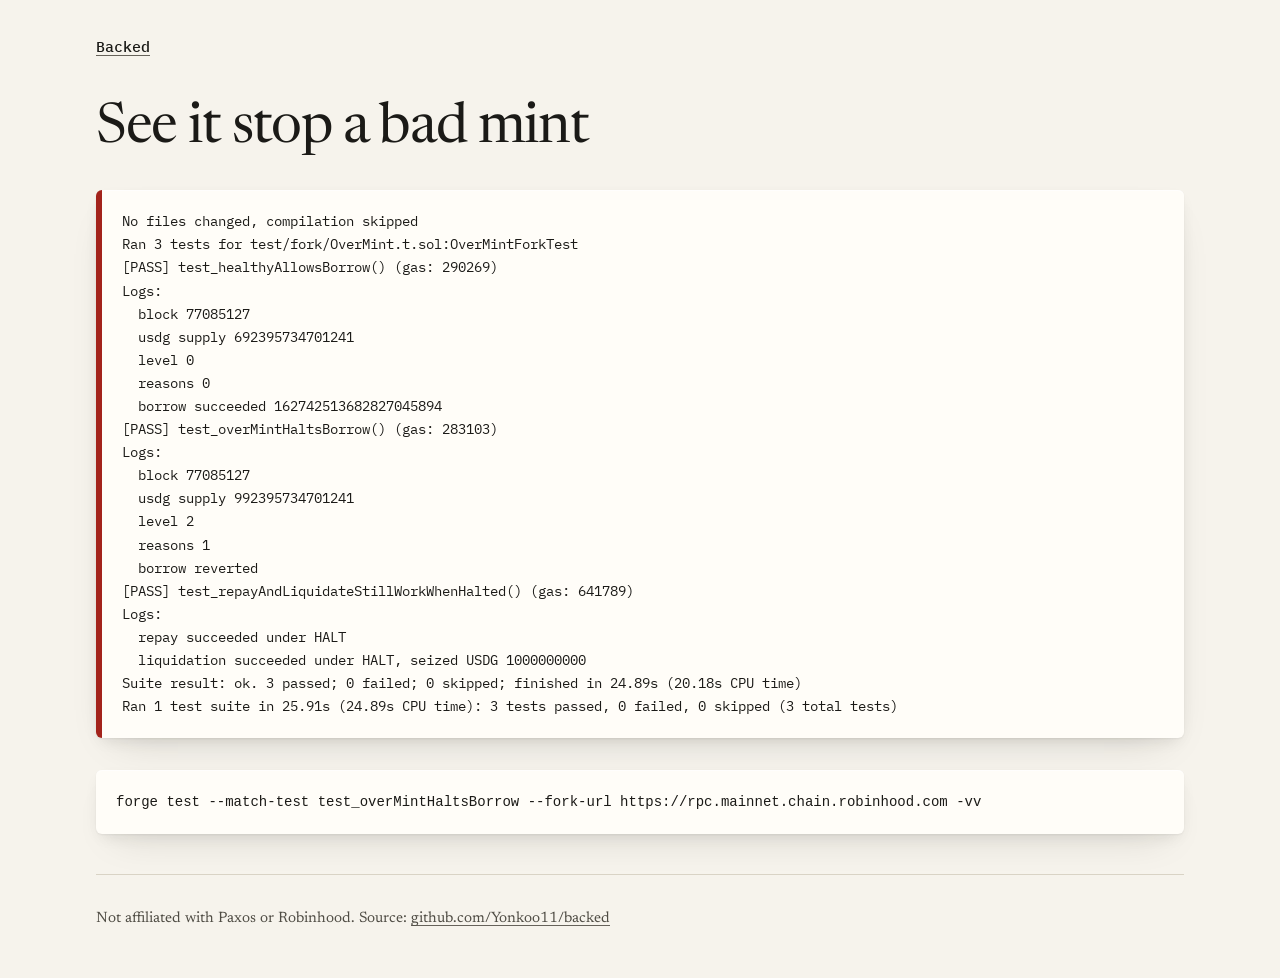
==== web/replay.html @ fcd6b99c "Status page: live guard status, backing, minters, Morpho wiring, limits; replay page; design proposa" ====
<!doctype html>
<html lang="en">
<head>
<meta charset="utf-8">
<meta name="viewport" content="width=device-width, initial-scale=1">
<title>See it stop a bad mint · Backed</title>
<meta name="color-scheme" content="light dark">
<link rel="preconnect" href="https://fonts.googleapis.com">
<link rel="preconnect" href="https://fonts.gstatic.com" crossorigin>
<link href="https://fonts.googleapis.com/css2?family=IBM+Plex+Mono:wght@400;500&family=Newsreader:opsz,wght@6..72,400;6..72,500&display=swap" rel="stylesheet">
<style>
:root{
  --paper:#f6f3ec; --sheet:#fffdf8; --ink:#1b1a17; --ink-2:#4f4c44; --ink-3:#66625a; --rule:#d9d3c5; --bad:#a3231b;
  --serif:"Newsreader","Iowan Old Style",Georgia,serif; --mono:"IBM Plex Mono",ui-monospace,Menlo,monospace;
  --r-sm:2px; --r-md:6px; --ease:cubic-bezier(.2,.8,.2,1); --t-hover:160ms;
  --shadow-2:inset 0 1px 0 rgba(255,255,255,.7),0 1px 2px rgba(27,26,23,.05),0 6px 16px -6px rgba(27,26,23,.12),0 18px 40px -20px rgba(27,26,23,.18);
}
@media (prefers-color-scheme:dark){:root{
  --paper:#12130f; --sheet:#1b1c18; --ink:#ece8de; --ink-2:#b9b4a7; --ink-3:#948f83; --rule:#33342e; --bad:#f08a7f;
  --shadow-2:inset 0 1px 0 rgba(255,255,255,.04),0 10px 30px -12px rgba(0,0,0,.65);
}}
*{box-sizing:border-box}
html{-webkit-text-size-adjust:100%}
body{margin:0;background:var(--paper);color:var(--ink);font:400 17px/1.55 var(--serif);-webkit-font-smoothing:antialiased}
.wrap{max-width:1120px;margin:0 auto;padding:0 16px}
a{color:inherit;text-decoration-thickness:1px;text-underline-offset:3px;text-decoration-color:var(--ink-3);border-radius:var(--r-sm);transition:background-color var(--t-hover) var(--ease),box-shadow var(--t-hover) var(--ease)}
@media (hover:hover){a:hover{background-color:var(--rule);box-shadow:0 0 0 3px var(--rule)}}
:focus-visible{outline:none;box-shadow:0 0 0 2px var(--paper),0 0 0 4px var(--ink)}
.back{display:inline-flex;align-items:center;min-height:44px;margin-top:24px;font:500 15px var(--mono)}
h1{font-weight:400;font-size:clamp(32px,4.6vw,56px);line-height:1.04;letter-spacing:-.025em;margin:32px 0 32px}
pre{background:var(--sheet);box-shadow:var(--shadow-2);border-radius:var(--r-md);padding:20px;margin:0 0 32px;overflow-x:auto;font:400 14px/1.65 var(--mono);color:var(--ink);position:relative;-webkit-overflow-scrolling:touch}
#out{border-left:6px solid var(--bad)}
#missing{font-size:clamp(19px,2vw,22px);margin:0 0 32px}
#missing[hidden]{display:none}
footer{padding:32px 0 48px;color:var(--ink-2);font-size:15px;border-top:1px solid var(--rule);margin-top:40px}
@media (max-width:760px){pre{font-size:13px;padding:16px}}
@media (prefers-reduced-motion:reduce){*{transition-duration:.01ms!important}}
</style>
</head>
<body>
<div class="wrap">
<a class="back" href="./">Backed</a>
<h1>See it stop a bad mint</h1>
<p id="missing" hidden>Replay output not found. Run the command below to produce it.</p>
<pre id="out" aria-live="polite">—</pre>
<pre><code>forge test --match-test test_overMintHaltsBorrow --fork-url https://rpc.mainnet.chain.robinhood.com -vv</code></pre>
<footer>Not affiliated with Paxos or Robinhood. Source: <a href="https://github.com/Yonkoo11/backed">github.com/Yonkoo11/backed</a></footer>
</div>
<script type="module">
const out = document.getElementById('out');
const missing = document.getElementById('missing');
try {
  const res = await fetch('replay.txt', { cache: 'no-store' });
  if (!res.ok) throw new Error('http ' + res.status);
  const text = await res.text();
  if (!text.trim()) throw new Error('empty');
  out.textContent = text;
} catch {
  out.hidden = true;
  missing.hidden = false;
}
</script>
</body>
</html>
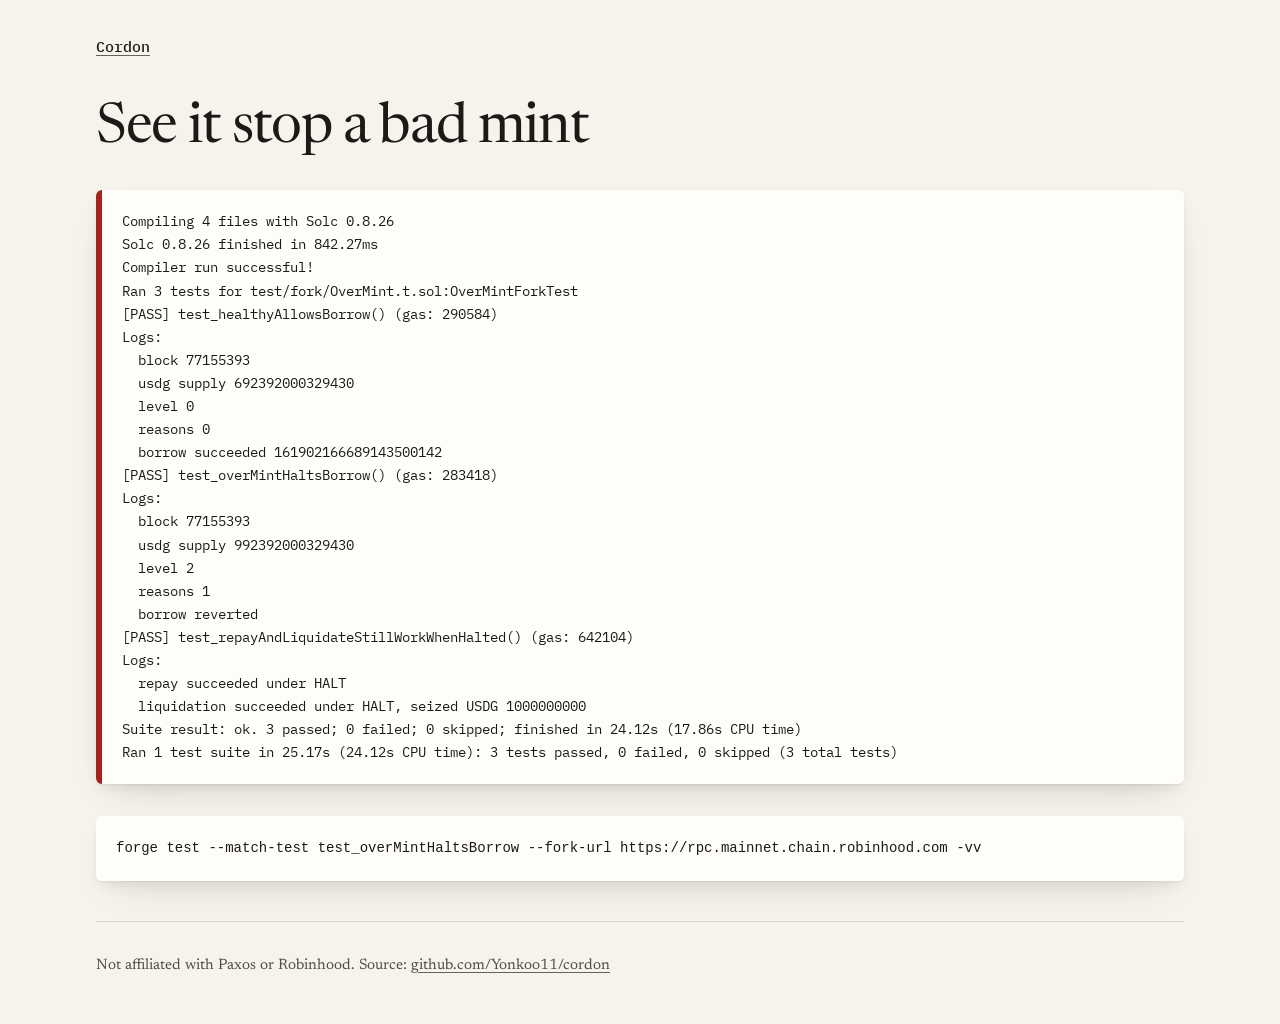
==== commit 66c992b1: "Rename to Cordon; redeploy and verify on Robinhood Chain mainnet and Arbitrum Sepolia" ====
--- a/web/replay.html
+++ b/web/replay.html
@@ -3,7 +3,7 @@
 <head>
 <meta charset="utf-8">
 <meta name="viewport" content="width=device-width, initial-scale=1">
-<title>See it stop a bad mint · Backed</title>
+<title>See it stop a bad mint · Cordon</title>
 <meta name="color-scheme" content="light dark">
 <link rel="preconnect" href="https://fonts.googleapis.com">
 <link rel="preconnect" href="https://fonts.gstatic.com" crossorigin>
@@ -39,12 +39,12 @@
 </head>
 <body>
 <div class="wrap">
-<a class="back" href="./">Backed</a>
+<a class="back" href="./">Cordon</a>
 <h1>See it stop a bad mint</h1>
 <p id="missing" hidden>Replay output not found. Run the command below to produce it.</p>
 <pre id="out" aria-live="polite">—</pre>
 <pre><code>forge test --match-test test_overMintHaltsBorrow --fork-url https://rpc.mainnet.chain.robinhood.com -vv</code></pre>
-<footer>Not affiliated with Paxos or Robinhood. Source: <a href="https://github.com/Yonkoo11/backed">github.com/Yonkoo11/backed</a></footer>
+<footer>Not affiliated with Paxos or Robinhood. Source: <a href="https://github.com/Yonkoo11/cordon">github.com/Yonkoo11/cordon</a></footer>
 </div>
 <script type="module">
 const out = document.getElementById('out');
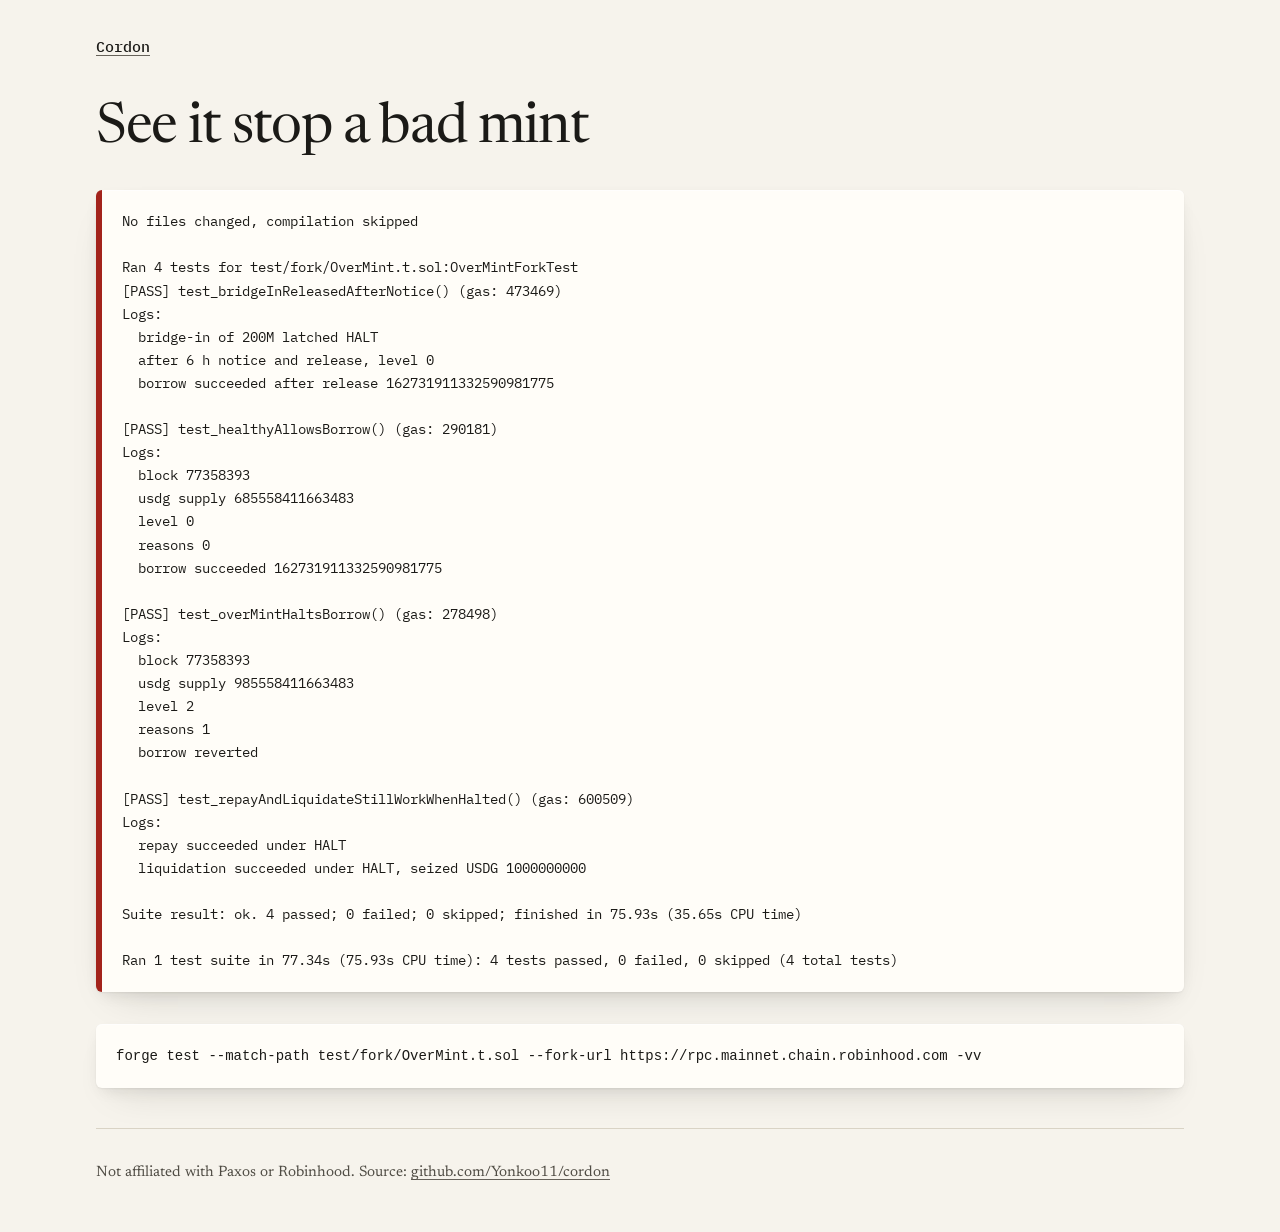
==== commit be47648d: "Redeploy with factory; guard-a-market page; checkpoint keeper; integration guide" ====
--- a/web/replay.html
+++ b/web/replay.html
@@ -35,6 +35,7 @@
 footer{padding:32px 0 48px;color:var(--ink-2);font-size:15px;border-top:1px solid var(--rule);margin-top:40px}
 @media (max-width:760px){pre{font-size:13px;padding:16px}}
 @media (prefers-reduced-motion:reduce){*{transition-duration:.01ms!important}}
+  code, pre { font-variant-ligatures: none; font-feature-settings: "liga" 0, "calt" 0; }
 </style>
 </head>
 <body>
@@ -42,8 +43,8 @@
 <a class="back" href="./">Cordon</a>
 <h1>See it stop a bad mint</h1>
 <p id="missing" hidden>Replay output not found. Run the command below to produce it.</p>
-<pre id="out" aria-live="polite">—</pre>
-<pre><code>forge test --match-test test_overMintHaltsBorrow --fork-url https://rpc.mainnet.chain.robinhood.com -vv</code></pre>
+<pre id="out" aria-live="polite">…</pre>
+<pre><code>forge test --match-path test/fork/OverMint.t.sol --fork-url https://rpc.mainnet.chain.robinhood.com -vv</code></pre>
 <footer>Not affiliated with Paxos or Robinhood. Source: <a href="https://github.com/Yonkoo11/cordon">github.com/Yonkoo11/cordon</a></footer>
 </div>
 <script type="module">
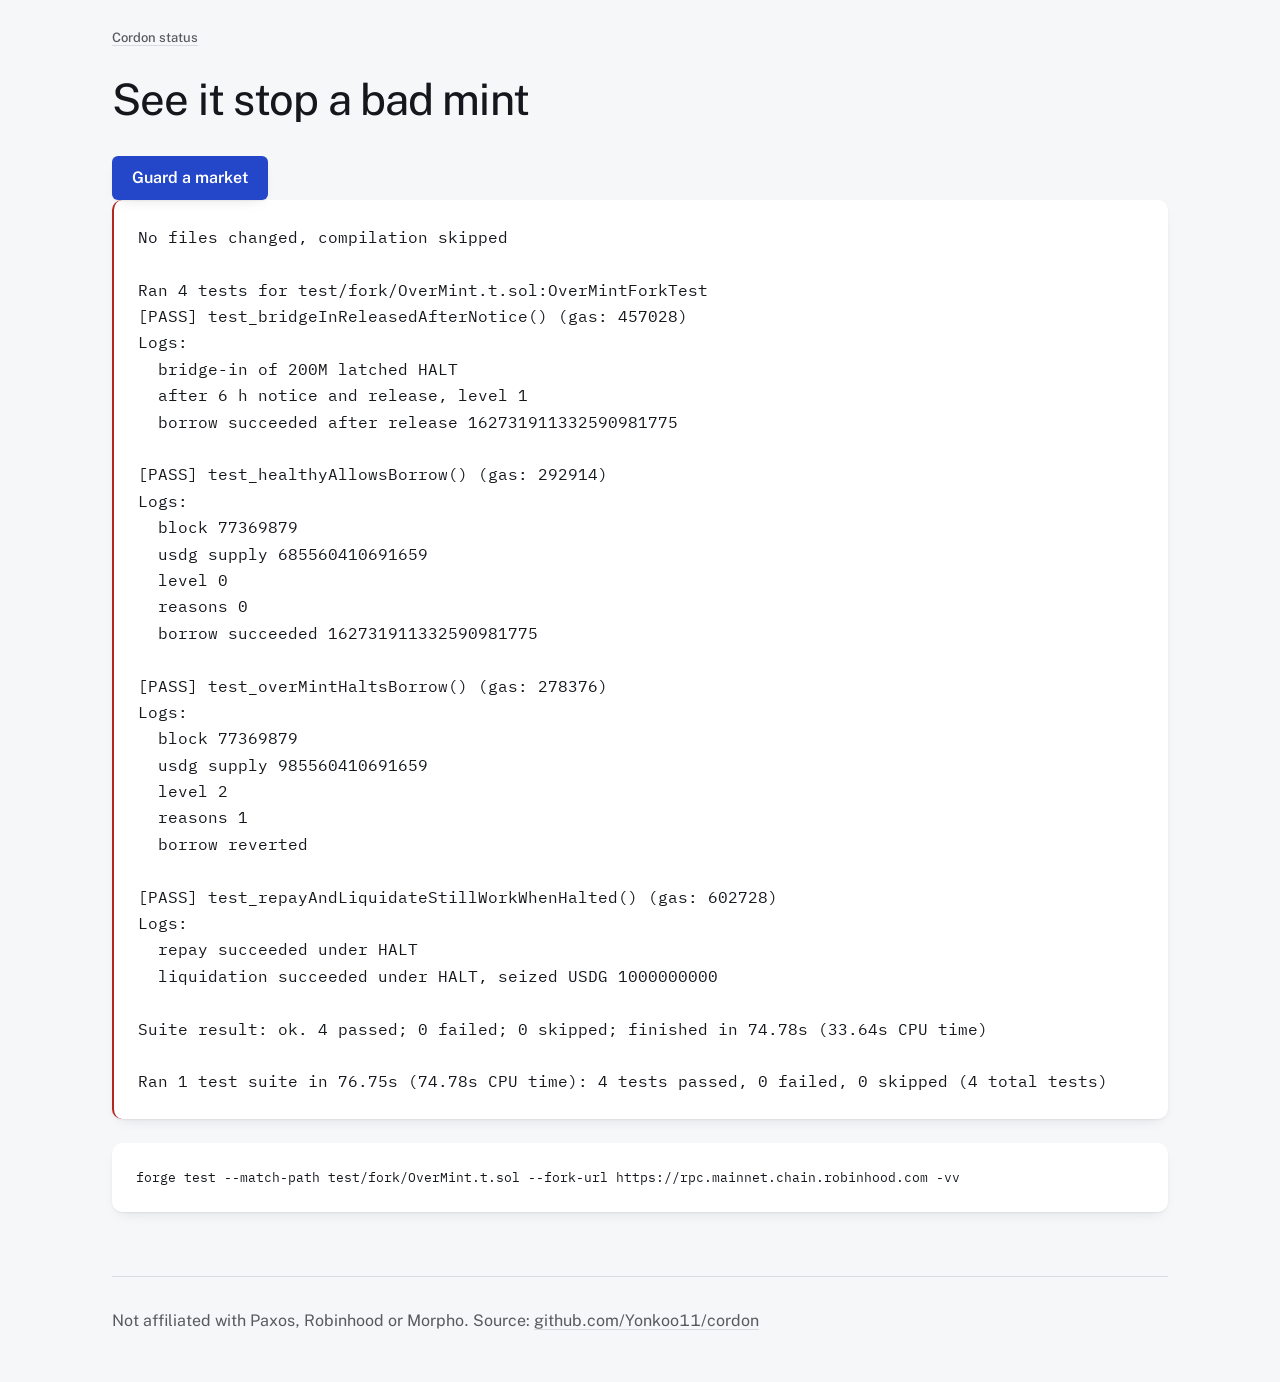
==== commit 053e540b: "Site: new layout with live threshold gauges, guard-a-market wallet step first, batched RPC reads" ====
--- a/web/replay.html
+++ b/web/replay.html
@@ -3,49 +3,37 @@
 <head>
 <meta charset="utf-8">
 <meta name="viewport" content="width=device-width, initial-scale=1">
-<title>See it stop a bad mint · Cordon</title>
-<meta name="color-scheme" content="light dark">
+<title>Cordon: see it stop a bad mint</title>
+<meta name="color-scheme" content="light">
 <link rel="preconnect" href="https://fonts.googleapis.com">
 <link rel="preconnect" href="https://fonts.gstatic.com" crossorigin>
-<link href="https://fonts.googleapis.com/css2?family=IBM+Plex+Mono:wght@400;500&family=Newsreader:opsz,wght@6..72,400;6..72,500&display=swap" rel="stylesheet">
+<link href="https://fonts.googleapis.com/css2?family=IBM+Plex+Mono:wght@400;500&family=Public+Sans:wght@400..600&display=swap" rel="stylesheet">
+<link rel="stylesheet" href="tokens.css">
 <style>
-:root{
-  --paper:#f6f3ec; --sheet:#fffdf8; --ink:#1b1a17; --ink-2:#4f4c44; --ink-3:#66625a; --rule:#d9d3c5; --bad:#a3231b;
-  --serif:"Newsreader","Iowan Old Style",Georgia,serif; --mono:"IBM Plex Mono",ui-monospace,Menlo,monospace;
-  --r-sm:2px; --r-md:6px; --ease:cubic-bezier(.2,.8,.2,1); --t-hover:160ms;
-  --shadow-2:inset 0 1px 0 rgba(255,255,255,.7),0 1px 2px rgba(27,26,23,.05),0 6px 16px -6px rgba(27,26,23,.12),0 18px 40px -20px rgba(27,26,23,.18);
-}
-@media (prefers-color-scheme:dark){:root{
-  --paper:#12130f; --sheet:#1b1c18; --ink:#ece8de; --ink-2:#b9b4a7; --ink-3:#948f83; --rule:#33342e; --bad:#f08a7f;
-  --shadow-2:inset 0 1px 0 rgba(255,255,255,.04),0 10px 30px -12px rgba(0,0,0,.65);
-}}
-*{box-sizing:border-box}
-html{-webkit-text-size-adjust:100%}
-body{margin:0;background:var(--paper);color:var(--ink);font:400 17px/1.55 var(--serif);-webkit-font-smoothing:antialiased}
-.wrap{max-width:1120px;margin:0 auto;padding:0 16px}
-a{color:inherit;text-decoration-thickness:1px;text-underline-offset:3px;text-decoration-color:var(--ink-3);border-radius:var(--r-sm);transition:background-color var(--t-hover) var(--ease),box-shadow var(--t-hover) var(--ease)}
-@media (hover:hover){a:hover{background-color:var(--rule);box-shadow:0 0 0 3px var(--rule)}}
-:focus-visible{outline:none;box-shadow:0 0 0 2px var(--paper),0 0 0 4px var(--ink)}
-.back{display:inline-flex;align-items:center;min-height:44px;margin-top:24px;font:500 15px var(--mono)}
-h1{font-weight:400;font-size:clamp(32px,4.6vw,56px);line-height:1.04;letter-spacing:-.025em;margin:32px 0 32px}
-pre{background:var(--sheet);box-shadow:var(--shadow-2);border-radius:var(--r-md);padding:20px;margin:0 0 32px;overflow-x:auto;font:400 14px/1.65 var(--mono);color:var(--ink);position:relative;-webkit-overflow-scrolling:touch}
-#out{border-left:6px solid var(--bad)}
-#missing{font-size:clamp(19px,2vw,22px);margin:0 0 32px}
-#missing[hidden]{display:none}
-footer{padding:32px 0 48px;color:var(--ink-2);font-size:15px;border-top:1px solid var(--rule);margin-top:40px}
-@media (max-width:760px){pre{font-size:13px;padding:16px}}
-@media (prefers-reduced-motion:reduce){*{transition-duration:.01ms!important}}
-  code, pre { font-variant-ligatures: none; font-feature-settings: "liga" 0, "calt" 0; }
+.top { padding-top: var(--s-4); }
+.cta-row { margin: var(--s-5) 0 0; }
+.back { display: inline-flex; align-items: center; min-height: 44px; font-size: 13px; font-weight: 500; color: var(--ink-2); }
+h1 { margin: var(--s-4) 0 var(--s-6); }
+#out { margin: 0; font-size: 16px; line-height: 1.65; overflow-x: auto; white-space: pre; border-left: 2px solid var(--halt); }
+#missing { font-size: 20px; line-height: 1.4; font-weight: 450; margin-bottom: var(--s-6); }
+#missing[hidden] { display: none; }
+main > pre.code { margin-top: var(--s-5); }
+@media (max-width: 760px) { #out { font-size: 14px; } }
 </style>
 </head>
 <body>
 <div class="wrap">
-<a class="back" href="./">Cordon</a>
-<h1>See it stop a bad mint</h1>
+<main>
+<header class="top">
+  <a class="back" href="./">Cordon status</a>
+  <h1>See it stop a bad mint</h1>
+  <p class="cta-row"><a class="btn" href="use.html">Guard a market</a></p>
+</header>
 <p id="missing" hidden>Replay output not found. Run the command below to produce it.</p>
-<pre id="out" aria-live="polite">…</pre>
-<pre><code>forge test --match-path test/fork/OverMint.t.sol --fork-url https://rpc.mainnet.chain.robinhood.com -vv</code></pre>
-<footer>Not affiliated with Paxos or Robinhood. Source: <a href="https://github.com/Yonkoo11/cordon">github.com/Yonkoo11/cordon</a></footer>
+<pre class="sheet" id="out" aria-live="polite">…</pre>
+<pre class="code"><code>forge test --match-path test/fork/OverMint.t.sol --fork-url https://rpc.mainnet.chain.robinhood.com -vv</code></pre>
+</main>
+<footer>Not affiliated with Paxos, Robinhood or Morpho. Source: <a href="https://github.com/Yonkoo11/cordon">github.com/Yonkoo11/cordon</a></footer>
 </div>
 <script type="module">
 const out = document.getElementById('out');
--- a/web/tokens.css
+++ b/web/tokens.css
@@ -0,0 +1,217 @@
+/* Cordon design tokens and shared components. Three tiers: base scale, semantic, components.
+   Components read semantic tokens only. Raw colour values live in the base tier and nowhere else. */
+
+/* ---------- tier 1: base scale ---------- */
+:root {
+  --c-ground: #F6F7F9;
+  --c-sheet: #FFFFFF;
+  --c-ink: #14171C;
+  --c-ink-2: rgba(20, 23, 28, .70);
+  --c-ink-3: rgba(20, 23, 28, .52);
+  --c-rule: rgba(20, 23, 28, .12);
+  --c-track: rgba(20, 23, 28, .08);
+  --c-accent: #2347C8;
+  --c-accent-ink: #FFFFFF;
+  --c-healthy: #1D7A45;
+  --c-caution: #8F5C00;
+  --c-halt: #B3261E;
+
+  --f-text: "Public Sans", system-ui, sans-serif;
+  --f-mono: "IBM Plex Mono", ui-monospace, monospace;
+
+  --s-1: 4px;
+  --s-2: 8px;
+  --s-3: 12px;
+  --s-4: 16px;
+  --s-5: 24px;
+  --s-6: 32px;
+  --s-7: 48px;
+  --s-8: 64px;
+  --s-9: 96px;
+
+  --r-track: 2px;
+  --r-control: 6px;
+  --r-card: 10px;
+
+  --ease: cubic-bezier(.23, 1, .32, 1);
+  --t: 180ms;
+  --t-press: 120ms;
+  --t-enter: 600ms;
+
+  --shadow: 0 1px 2px rgba(20, 23, 28, .06), 0 6px 16px -8px rgba(20, 23, 28, .14);
+  --shadow-up: 0 1px 2px rgba(20, 23, 28, .08), 0 10px 24px -10px rgba(20, 23, 28, .22);
+}
+
+/* ---------- tier 2: semantic ---------- */
+:root {
+  --ground: var(--c-ground);
+  --surface: var(--c-sheet);
+  --ink-1: var(--c-ink);
+  --ink-2: var(--c-ink-2);
+  --ink-3: var(--c-ink-3);
+  --rule: var(--c-rule);
+  --track: var(--c-track);
+  --accent: var(--c-accent);
+  --accent-ink: var(--c-accent-ink);
+  --caution: var(--c-caution);
+  --halt: var(--c-halt);
+  --line: var(--c-accent);
+  --state: var(--ink-3);
+}
+body[data-level="healthy"] { --state: var(--c-healthy); }
+body[data-level="caution"] { --state: var(--c-caution); }
+body[data-level="halt"] { --state: var(--c-halt); }
+
+/* ---------- tier 3: base elements ---------- */
+*, *::before, *::after { box-sizing: border-box; }
+html { -webkit-text-size-adjust: 100%; }
+body {
+  margin: 0;
+  background: var(--ground);
+  color: var(--ink-1);
+  font: 400 16px/1.55 var(--f-text);
+  font-variant-numeric: tabular-nums;
+  -webkit-font-smoothing: antialiased;
+  -webkit-tap-highlight-color: transparent;
+}
+.wrap { max-width: 1120px; margin: 0 auto; padding: 0 var(--s-6); }
+h1 { font-weight: 450; font-size: clamp(30px, 3.4vw, 44px); line-height: 1.1; letter-spacing: -.02em; margin: 0; }
+h2 { font-weight: 600; font-size: 20px; line-height: 1.4; letter-spacing: -.005em; margin: 0 0 var(--s-3); }
+p { margin: 0; }
+code, pre, .mono { font-family: var(--f-mono); font-variant-ligatures: none; }
+.sub { color: var(--ink-2); max-width: 60ch; }
+.label { font-size: 13px; font-weight: 500; line-height: 1.4; color: var(--ink-2); }
+.note { font-size: 13px; line-height: 1.4; color: var(--ink-2); }
+
+a {
+  color: inherit;
+  text-decoration: underline;
+  text-decoration-thickness: 1px;
+  text-underline-offset: 3px;
+  text-decoration-color: var(--rule);
+  transition: text-decoration-color var(--t) var(--ease);
+}
+@media (hover: hover) { a:hover { text-decoration-color: var(--ink-1); } }
+:focus-visible { outline: 2px solid var(--accent); outline-offset: 2px; }
+
+main > section { margin-top: var(--s-8); }
+main > section > p { max-width: 68ch; }
+
+/* ---------- buttons ---------- */
+.btn {
+  display: inline-flex;
+  align-items: center;
+  justify-content: center;
+  height: 44px;
+  padding: 0 20px;
+  border: 0;
+  border-radius: var(--r-control);
+  background: var(--accent);
+  color: var(--accent-ink);
+  font: 600 16px/1 var(--f-text);
+  text-decoration: none;
+  cursor: pointer;
+  box-shadow: var(--shadow);
+  transition: transform var(--t) var(--ease), box-shadow var(--t) var(--ease);
+}
+@media (hover: hover) { .btn:hover:not(:disabled) { transform: translateY(-1px); box-shadow: var(--shadow-up); } }
+.btn:active:not(:disabled) { transform: scale(.98); transition-duration: var(--t-press); }
+.btn:disabled { opacity: .45; cursor: not-allowed; box-shadow: none; }
+.btn[hidden] { display: none; }
+.link-2 { display: inline-flex; align-items: center; min-height: 44px; }
+
+/* ---------- sheets, code, footer ---------- */
+.sheet { background: var(--surface); box-shadow: var(--shadow); border-radius: var(--r-card); padding: var(--s-5); }
+pre.code {
+  margin: var(--s-4) 0 0;
+  background: var(--surface);
+  box-shadow: var(--shadow);
+  border-radius: var(--r-card);
+  padding: var(--s-5);
+  overflow-x: auto;
+  font-size: 13px;
+  line-height: 1.65;
+  -webkit-overflow-scrolling: touch;
+}
+footer { margin-top: var(--s-8); padding: var(--s-6) 0 var(--s-7); border-top: 1px solid var(--rule); color: var(--ink-2); overflow-wrap: anywhere; }
+
+/* ---------- the line: .gauge ----------
+   .gauge is the track. 1 --gu is 1% of its own width, so every position is calc(<domain %> * var(--gu)).
+   Set --lo and --hi (the domain), --t (tick) and --r (rule) in domain units. A bar sets --a and --b. */
+.g-row { padding: var(--s-2) 0; }
+.g-row.has-lab { padding-bottom: 36px; }
+.g-row.has-lab.stack { padding-bottom: 56px; }
+.g-head { display: flex; justify-content: space-between; align-items: baseline; gap: var(--s-3); margin-bottom: var(--s-2); }
+.g-cap { font-size: 13px; font-weight: 500; line-height: 1.4; color: var(--ink-2); min-width: 0; overflow-wrap: anywhere; }
+.g-cap .g-id { display: block; font: 400 16px/1.4 var(--f-mono); color: var(--ink-1); }
+.g-val { font: 500 28px/1.15 var(--f-mono); letter-spacing: -.01em; color: var(--ink-1); white-space: nowrap; text-align: right; }
+.g-val.words { font: 500 13px/1.4 var(--f-text); letter-spacing: 0; color: var(--ink-2); }
+
+.gauge {
+  --lo: 0; --hi: 100; --t: 100000; --r: 100000;
+  --gu: calc(100cqw / 100);
+  container-type: inline-size;
+  position: relative;
+  height: 12px;
+  margin: var(--s-2) 0;
+  background: var(--track);
+  border-radius: var(--r-track);
+}
+.g-bar, .g-rule, .g-tick, .g-lab {
+  --x: calc((var(--p) - var(--lo)) / (var(--hi) - var(--lo)) * 100 * var(--gu));
+}
+.g-rule { --p: var(--r); position: absolute; left: var(--x); top: -8px; width: 2px; height: 28px; margin-left: -1px; background: var(--line); }
+.g-tick { --p: var(--t); position: absolute; left: var(--x); top: -4px; width: 1px; height: 20px; background: var(--ink-3); }
+.g-lab { position: absolute; left: var(--x); top: 24px; font-size: 13px; font-weight: 500; line-height: 1.4; color: var(--ink-2); white-space: nowrap; }
+.g-lab.t { --p: var(--t); }
+.g-lab.r { --p: var(--r); }
+.g-lab.end { transform: translateX(-100%); }
+.g-lab.low { top: 44px; white-space: normal; max-width: calc(100cqw - var(--x)); }
+
+.g-bar {
+  --xa: calc((var(--a) - var(--lo)) / (var(--hi) - var(--lo)) * 100 * var(--gu));
+  --xb: calc((var(--b) - var(--lo)) / (var(--hi) - var(--lo)) * 100 * var(--gu));
+  --tx: calc((var(--t) - var(--lo)) / (var(--hi) - var(--lo)) * 100 * var(--gu));
+  --rx: calc((var(--r) - var(--lo)) / (var(--hi) - var(--lo)) * 100 * var(--gu));
+  position: absolute;
+  top: 0;
+  left: var(--xa);
+  width: calc(var(--xb) - var(--xa));
+  height: 12px;
+  border-radius: var(--r-track);
+  background-image: linear-gradient(90deg, var(--ink-1) 0, var(--ink-1) var(--tx), var(--caution) var(--tx), var(--caution) var(--rx), var(--halt) var(--rx), var(--halt) 100cqw);
+  background-repeat: no-repeat;
+  background-size: calc(100 * var(--gu)) 100%;
+  background-position-x: calc(-1 * var(--xa));
+  transform-origin: left center;
+  transform: scaleX(0);
+  visibility: hidden;
+}
+.g-bar.neg { transform-origin: right center; }
+/* the value marker: where the reading sits, visible even when the change is 0 */
+.g-bar::after { content: ""; position: absolute; top: -4px; right: -1px; width: 2px; height: 20px; background: var(--ink-1); }
+.g-bar.neg::after { right: auto; left: -1px; }
+.g-bar.posted::after { top: -6px; }
+.g-bar.over { clip-path: polygon(0 0, 100% 0, calc(100% - 6px) 50%, 100% 100%, 0 100%); }
+.g-bar.over-l { clip-path: polygon(0 0, 100% 0, 100% 100%, 0 100%, 6px 50%); }
+.g-bar.posted {
+  background: none;
+  border: 2px dashed var(--ink-1);
+}
+.g-bar.posted.low { border-color: var(--halt); }
+.gauge.read .g-bar {
+  visibility: visible;
+  transform: scaleX(1);
+  transition: transform var(--t-enter) var(--ease) var(--d, 0ms);
+}
+
+@media (max-width: 760px) {
+  .wrap { padding: 0 var(--s-4); }
+  main > section { margin-top: var(--s-7); }
+  .g-val { font-size: 20px; }
+  .sheet { padding: var(--s-4); }
+}
+@media (prefers-reduced-motion: reduce) {
+  *, *::before, *::after { transition-duration: .01ms !important; animation-duration: .01ms !important; }
+  .g-bar { transform: none !important; }
+}
